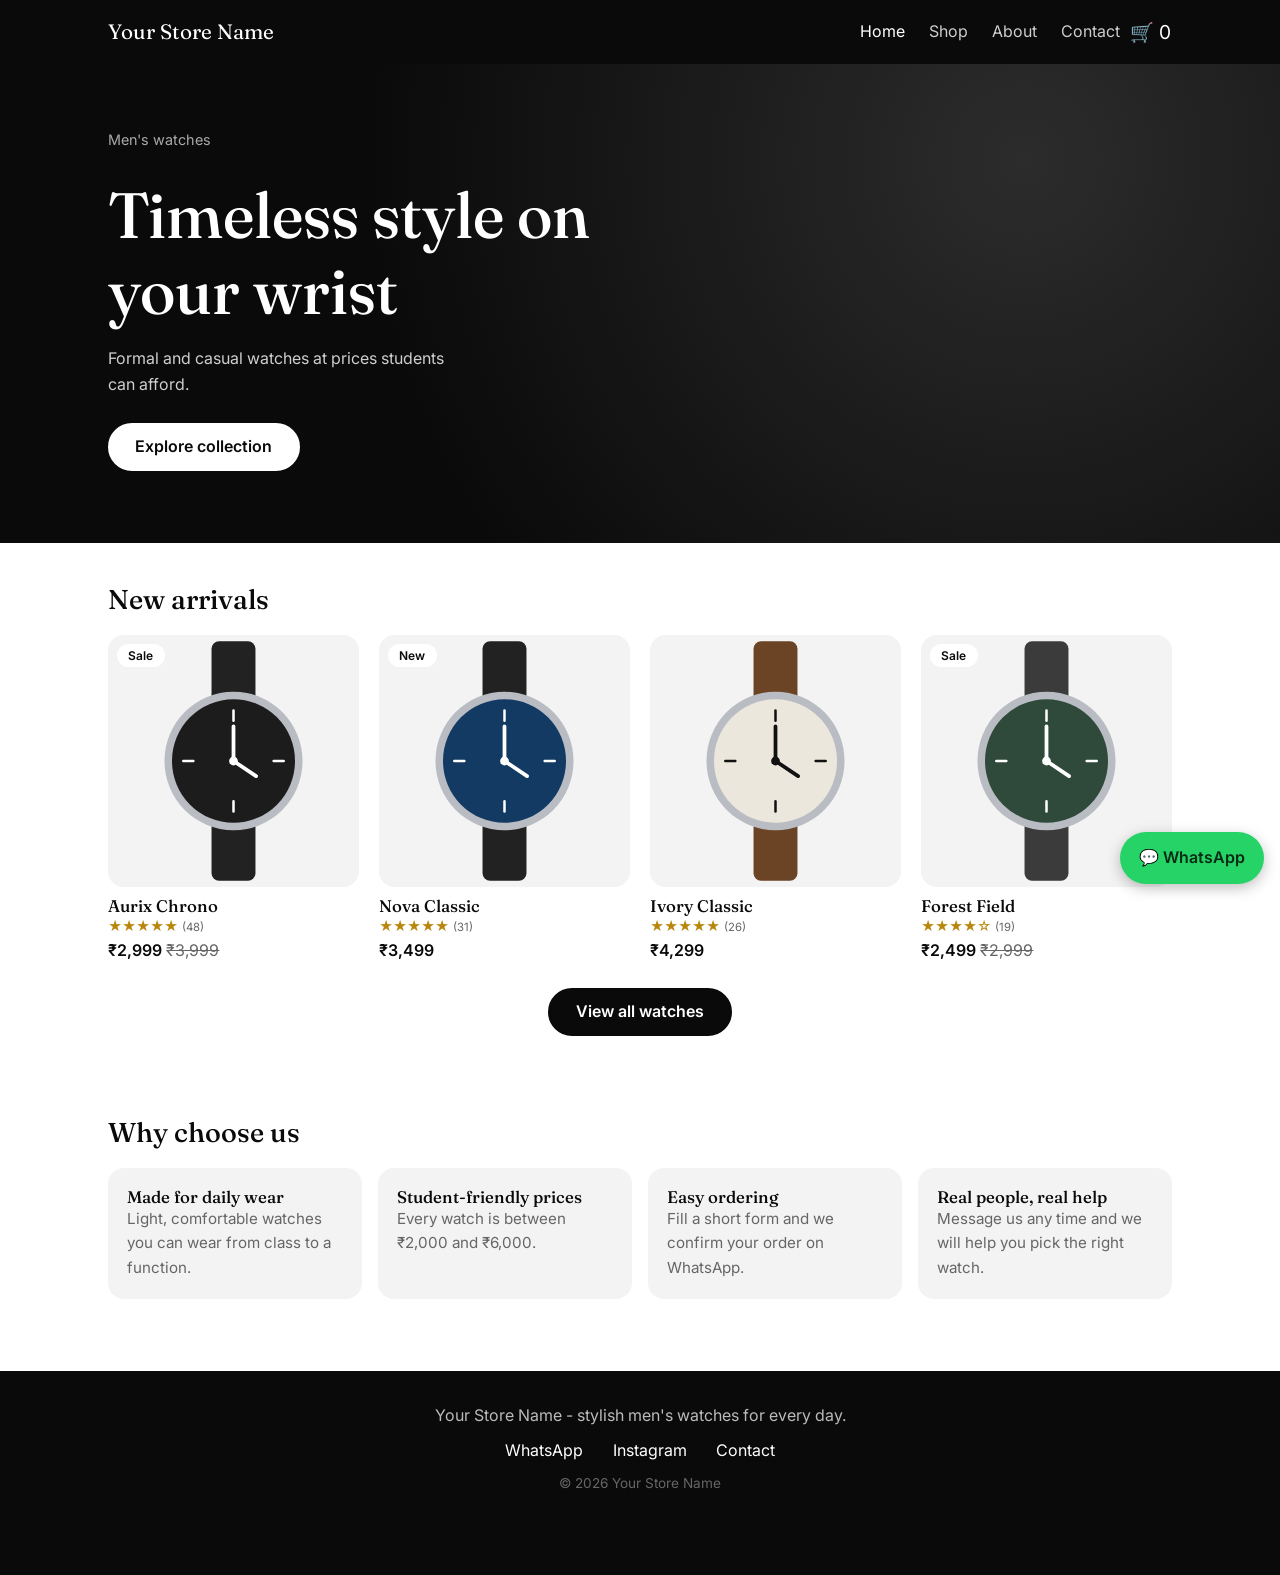
==== index.html @ 5f14ab5b "Initial commit: men's watches store website Static site with home, shop, product, cart, about and co" ====
<!DOCTYPE html>
<html lang="en">
<head>
<meta charset="utf-8">
<meta name="viewport" content="width=device-width, initial-scale=1">
<title>Men's Watches Online | Your Store Name</title>
<meta name="description" content="Stylish formal and casual men's watches from Rs 2,000. Order easily on WhatsApp.">
<!-- Open Graph tags: used by WhatsApp, Facebook etc. when your link is shared. Add images/og-image.jpg (1200x630) -->
<meta property="og:type" content="website">
<meta property="og:title" content="Men's Watches Online | Your Store Name">
<meta property="og:description" content="Stylish formal and casual men's watches from Rs 2,000. Order easily on WhatsApp.">
<meta property="og:image" content="images/og-image.jpg">
<meta name="theme-color" content="#0a0a0a">
<link rel="preconnect" href="https://fonts.googleapis.com">
<link rel="preconnect" href="https://fonts.gstatic.com" crossorigin>
<link href="https://fonts.googleapis.com/css2?family=Fraunces:wght@500;600&family=Inter:wght@400;500;600&display=swap" rel="stylesheet">
<link rel="stylesheet" href="css/style.css">
</head>
<body data-page="home">
<div id="site-header"></div>
<main>
<section class="hero"><div class="wrap">
<p class="eyebrow">Men's watches</p>
<h1>Timeless style on your wrist</h1>
<p>Formal and casual watches at prices students can afford.</p>
<a class="btn btn-light" href="shop.html">Explore collection</a>
</div></section>
<section class="wrap sec"><h2>New arrivals</h2><div class="grid" id="featured"></div>
<p class="center"><a class="btn" href="shop.html">View all watches</a></p></section>
<section class="wrap sec"><h2>Why choose us</h2><div class="why">
<div><h3>Made for daily wear</h3><p>Light, comfortable watches you can wear from class to a function.</p></div>
<div><h3>Student-friendly prices</h3><p>Every watch is between ₹2,000 and ₹6,000.</p></div>
<div><h3>Easy ordering</h3><p>Fill a short form and we confirm your order on WhatsApp.</p></div>
<div><h3>Real people, real help</h3><p>Message us any time and we will help you pick the right watch.</p></div>
</div></section>
</main>
<div id="site-footer"></div>
<script src="js/products.js"></script>
<script src="js/main.js"></script>
</body>
</html>
---- css/style.css ----
/* ==========================================================
   style.css - mobile first. Base styles = phone, @media = bigger screens
   ========================================================== */

/* 1) COLOURS AND FONTS - change the look here */
:root {
  --black: #0a0a0a;
  --white: #ffffff;
  --grey: #f3f3f3;       /* product card background */
  --line: #e2e2e2;
  --muted: #666666;
  --wa: #25d366;         /* WhatsApp green */
  --serif: "Fraunces", Georgia, serif;
  --sans: "Inter", system-ui, sans-serif;
}

/* 2) BASE */
* { box-sizing: border-box; margin: 0; }
html { scroll-behavior: smooth; }
body { font-family: var(--sans); color: var(--black); background: var(--white); line-height: 1.6; -webkit-text-size-adjust: 100%; }
img { max-width: 100%; display: block; }
a { color: inherit; text-decoration: none; }
h1, h2, h3 { font-family: var(--serif); font-weight: 500; line-height: 1.2; }
h1 { font-size: 2.2rem; } h2 { font-size: 1.7rem; margin-bottom: 1.2rem; } h3 { font-size: 1.05rem; }
.wrap { width: 100%; max-width: 1100px; margin: 0 auto; padding: 0 1.1rem; }
.sec { padding: 2.5rem 1.1rem; }
.center { text-align: center; margin-top: 1.5rem; }
.eyebrow { color: var(--muted); font-size: .9rem; }
:focus-visible { outline: 3px solid #7aa7ff; outline-offset: 2px; }

/* 3) BUTTONS - min-height 44px so they are easy to tap on phones */
.btn, button, select, input, textarea { font: inherit; }
.btn { display: inline-flex; align-items: center; justify-content: center; min-height: 48px; padding: 0 1.6rem; border: 2px solid var(--black); border-radius: 999px; background: var(--black); color: var(--white); font-weight: 600; cursor: pointer; transition: transform .2s, background .2s, color .2s; }
.btn:hover { transform: translateY(-2px); background: #2a2a2a; }
.btn-light { background: var(--white); color: var(--black); border-color: var(--white); }
.btn-light:hover { background: #e9e9e9; }
.btn-ghost { background: transparent; color: var(--black); }
.btn-ghost:hover { background: var(--black); color: var(--white); }
.btn-block { width: 100%; margin-top: .7rem; }
.link { background: none; border: 0; color: var(--muted); text-decoration: underline; min-height: 44px; cursor: pointer; }

/* 4) HEADER AND MOBILE MENU */
.header { position: sticky; top: 0; z-index: 20; background: var(--black); color: var(--white); }
.bar { display: flex; align-items: center; gap: .5rem; min-height: 64px; }
.logo { font-family: var(--serif); font-size: 1.3rem; margin-right: auto; }
.cart-link, .burger { min-height: 44px; min-width: 44px; display: inline-flex; align-items: center; justify-content: center; gap: .3rem; background: none; border: 0; color: inherit; font-size: 1.2rem; cursor: pointer; }
.nav { display: none; position: absolute; top: 64px; left: 0; right: 0; background: var(--black); border-top: 1px solid #222; padding: .5rem 1.1rem 1rem; }
.nav.open { display: block; }
.nav a { display: block; padding: .8rem 0; min-height: 44px; opacity: .8; transition: opacity .2s; }
.nav a:hover, .nav a.active { opacity: 1; }

/* 5) HOME HERO */
.hero { background: radial-gradient(circle at 80% 20%, #2c2c2c, var(--black) 60%); color: var(--white); padding: 4rem 0 4.5rem; }
.hero h1 { max-width: 12ch; margin: .6rem 0 1rem; font-size: 2.8rem; }
.hero p { max-width: 36ch; color: #cfcfcf; margin-bottom: 1.6rem; }
.hero .eyebrow { color: #aaa; }

/* 6) PRODUCT GRID AND CARDS */
.grid { display: grid; grid-template-columns: repeat(2, 1fr); gap: .8rem; }
.card { display: block; }
.imgbox { position: relative; background: var(--grey); border-radius: 16px; overflow: hidden; }
.imgbox img { width: 100%; aspect-ratio: 1; object-fit: cover; transition: transform .4s; }
.card:hover .imgbox img { transform: scale(1.06); }
.badge { position: absolute; top: .6rem; left: .6rem; z-index: 1; background: var(--white); border-radius: 999px; padding: .1rem .7rem; font-size: .75rem; font-weight: 600; }
.card h3 { margin-top: .6rem; }
.stars { color: #b8860b; font-size: .85rem; } .stars small { color: var(--muted); }
.price { font-weight: 600; } .price s { color: var(--muted); font-weight: 400; margin-left: .3rem; }
.price.lg { font-size: 1.5rem; margin: .4rem 0 .8rem; }

/* 7) SHOP FILTERS */
.filters { display: flex; flex-wrap: wrap; gap: .5rem; margin-bottom: 1.2rem; }
.chip, select { min-height: 44px; padding: 0 1.1rem; border: 1.5px solid var(--black); border-radius: 999px; background: var(--white); cursor: pointer; transition: background .2s, color .2s; }
.chip.on { background: var(--black); color: var(--white); }

/* 8) WHY CHOOSE US */
.why { display: grid; gap: 1rem; }
.why div { background: var(--grey); border-radius: 16px; padding: 1.2rem; }
.why p { color: var(--muted); font-size: .95rem; }

/* 9) PRODUCT PAGE */
.pd { display: grid; gap: 1.5rem; }
.qty { display: inline-flex; align-items: center; gap: .3rem; margin: .5rem 0; }
.qty button { width: 44px; height: 44px; border: 1.5px solid var(--black); border-radius: 50%; background: var(--white); font-size: 1.2rem; cursor: pointer; }
.qty span { min-width: 2rem; text-align: center; font-weight: 600; }
.review { border-top: 1px solid var(--line); padding: .9rem 0; }
.note { color: var(--muted); font-size: .85rem; }

/* 10) CART AND CHECKOUT */
.row { display: grid; grid-template-columns: 80px 1fr auto; gap: .9rem; align-items: center; padding: 1rem 0; border-bottom: 1px solid var(--line); }
.row img { border-radius: 12px; background: var(--grey); }
.row > div:last-child { text-align: right; }
.total { text-align: right; font-size: 1.3rem; padding: 1rem 0; }
.form { display: grid; gap: .9rem; margin-top: 1rem; }
.form label { font-weight: 500; display: grid; gap: .3rem; }
.form input, .form textarea { min-height: 48px; padding: .7rem 1rem; border: 1.5px solid var(--line); border-radius: 12px; }
.upi { background: var(--grey); border-radius: 16px; padding: 1.2rem; text-align: center; margin-top: 1.5rem; }
.upi img { width: 150px; margin: .8rem auto; border-radius: 8px; }

/* 11) FOOTER, WHATSAPP BUTTON, TOAST */
footer { background: var(--black); color: #bbb; padding: 2rem 1.1rem 5rem; margin-top: 2rem; text-align: center; }
footer a { display: inline-block; min-height: 44px; padding: .6rem .8rem; color: var(--white); }
.wa { position: fixed; right: 1rem; bottom: 1rem; z-index: 30; min-height: 52px; padding: 0 1.2rem; display: flex; align-items: center; background: var(--wa); color: #072b14; border-radius: 999px; font-weight: 600; box-shadow: 0 4px 14px rgba(0,0,0,.25); transition: transform .2s; }
.wa:hover { transform: scale(1.05); }
.toast { position: fixed; left: 50%; bottom: 5.5rem; transform: translateX(-50%); z-index: 40; background: var(--black); color: var(--white); padding: .7rem 1.3rem; border-radius: 999px; }

/* 12) TABLET AND DESKTOP */
@media (min-width: 760px) {
  h1 { font-size: 3rem; } .hero h1 { font-size: 4rem; }
  .grid { grid-template-columns: repeat(4, 1fr); gap: 1.2rem; }
  .why { grid-template-columns: repeat(4, 1fr); }
  .pd { grid-template-columns: 1fr 1fr; gap: 3rem; align-items: start; }
  .burger { display: none; }
  .nav { display: flex; position: static; background: none; border: 0; padding: 0; gap: 1.5rem; order: 2; }
  .nav a { padding: 0; display: flex; align-items: center; }
  .cart-link { order: 3; }
}

@media (prefers-reduced-motion: reduce) { * { transition: none !important; scroll-behavior: auto !important; } }
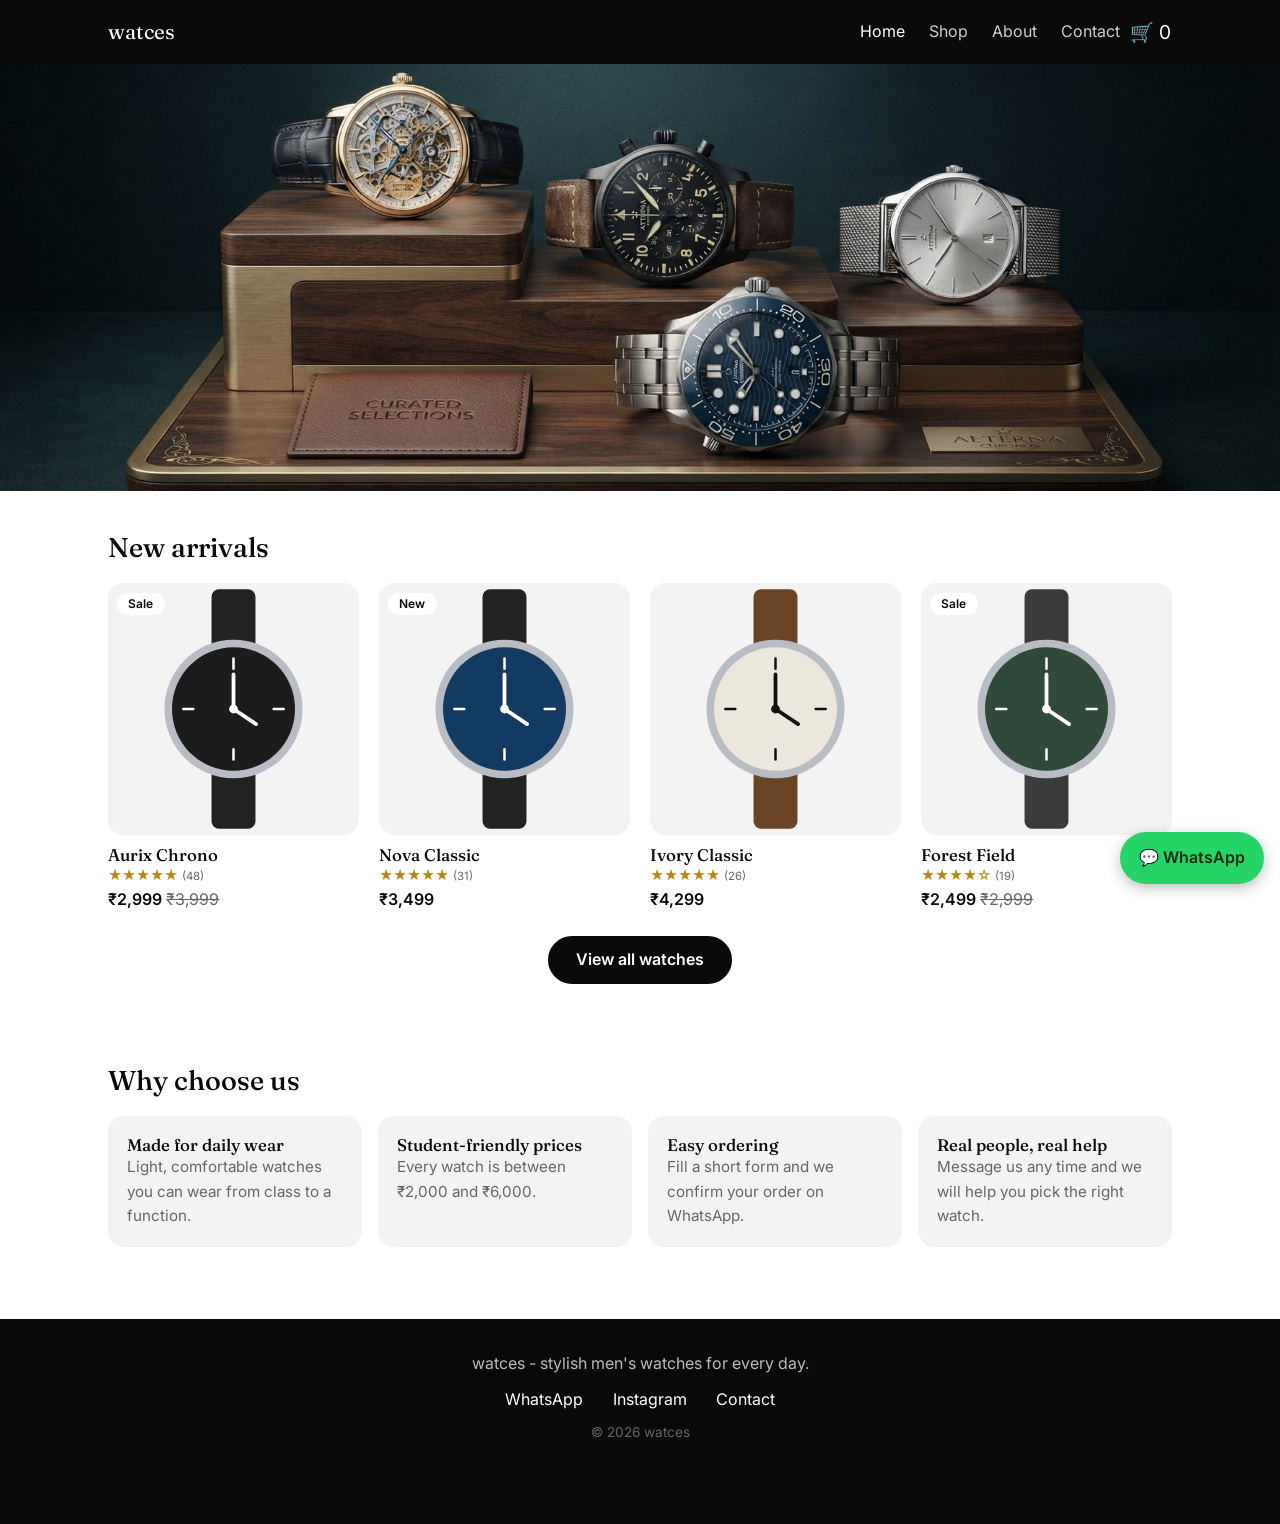
==== commit 8b109f04: "Update index.html" ====
--- a/index.html
+++ b/index.html
@@ -19,12 +19,10 @@
 <body data-page="home">
 <div id="site-header"></div>
 <main>
-<section class="hero"><div class="wrap">
-<p class="eyebrow">Men's watches</p>
-<h1>Timeless style on your wrist</h1>
-<p>Formal and casual watches at prices students can afford.</p>
-<a class="btn btn-light" href="shop.html">Explore collection</a>
-</div></section>
+<!-- Banner: only the picture. Any text you want is written inside the banner photo itself. -->
+<section class="hero-banner" style="background:#0a0a0a">
+<a href="shop.html"><img id="hero-img" src="images/hero-.png.png" alt="Men's watches banner - shop our collection" style="display:block;width:100%;height:auto"></a>
+</section>
 <section class="wrap sec"><h2>New arrivals</h2><div class="grid" id="featured"></div>
 <p class="center"><a class="btn" href="shop.html">View all watches</a></p></section>
 <section class="wrap sec"><h2>Why choose us</h2><div class="why">
--- a/css/style.css
+++ b/css/style.css
@@ -50,7 +50,9 @@
 .nav a:hover, .nav a.active { opacity: 1; }
 
 /* 5) HOME HERO */
-.hero { background: radial-gradient(circle at 80% 20%, #2c2c2c, var(--black) 60%); color: var(--white); padding: 4rem 0 4.5rem; }
+/* Banner image: change the file name below if your image is named differently.
+   50% = left/right position (0% left, 100% right). The two rgba numbers darken the image so text is readable. */
+.hero { background: linear-gradient(90deg, rgba(10,10,10,.8), rgba(10,10,10,.5)), url("../images/hero-.png.png") 50% center / cover no-repeat; background-color: var(--black); color: var(--white); padding: 4rem 0 4.5rem; }
 .hero h1 { max-width: 12ch; margin: .6rem 0 1rem; font-size: 2.8rem; }
 .hero p { max-width: 36ch; color: #cfcfcf; margin-bottom: 1.6rem; }
 .hero .eyebrow { color: #aaa; }
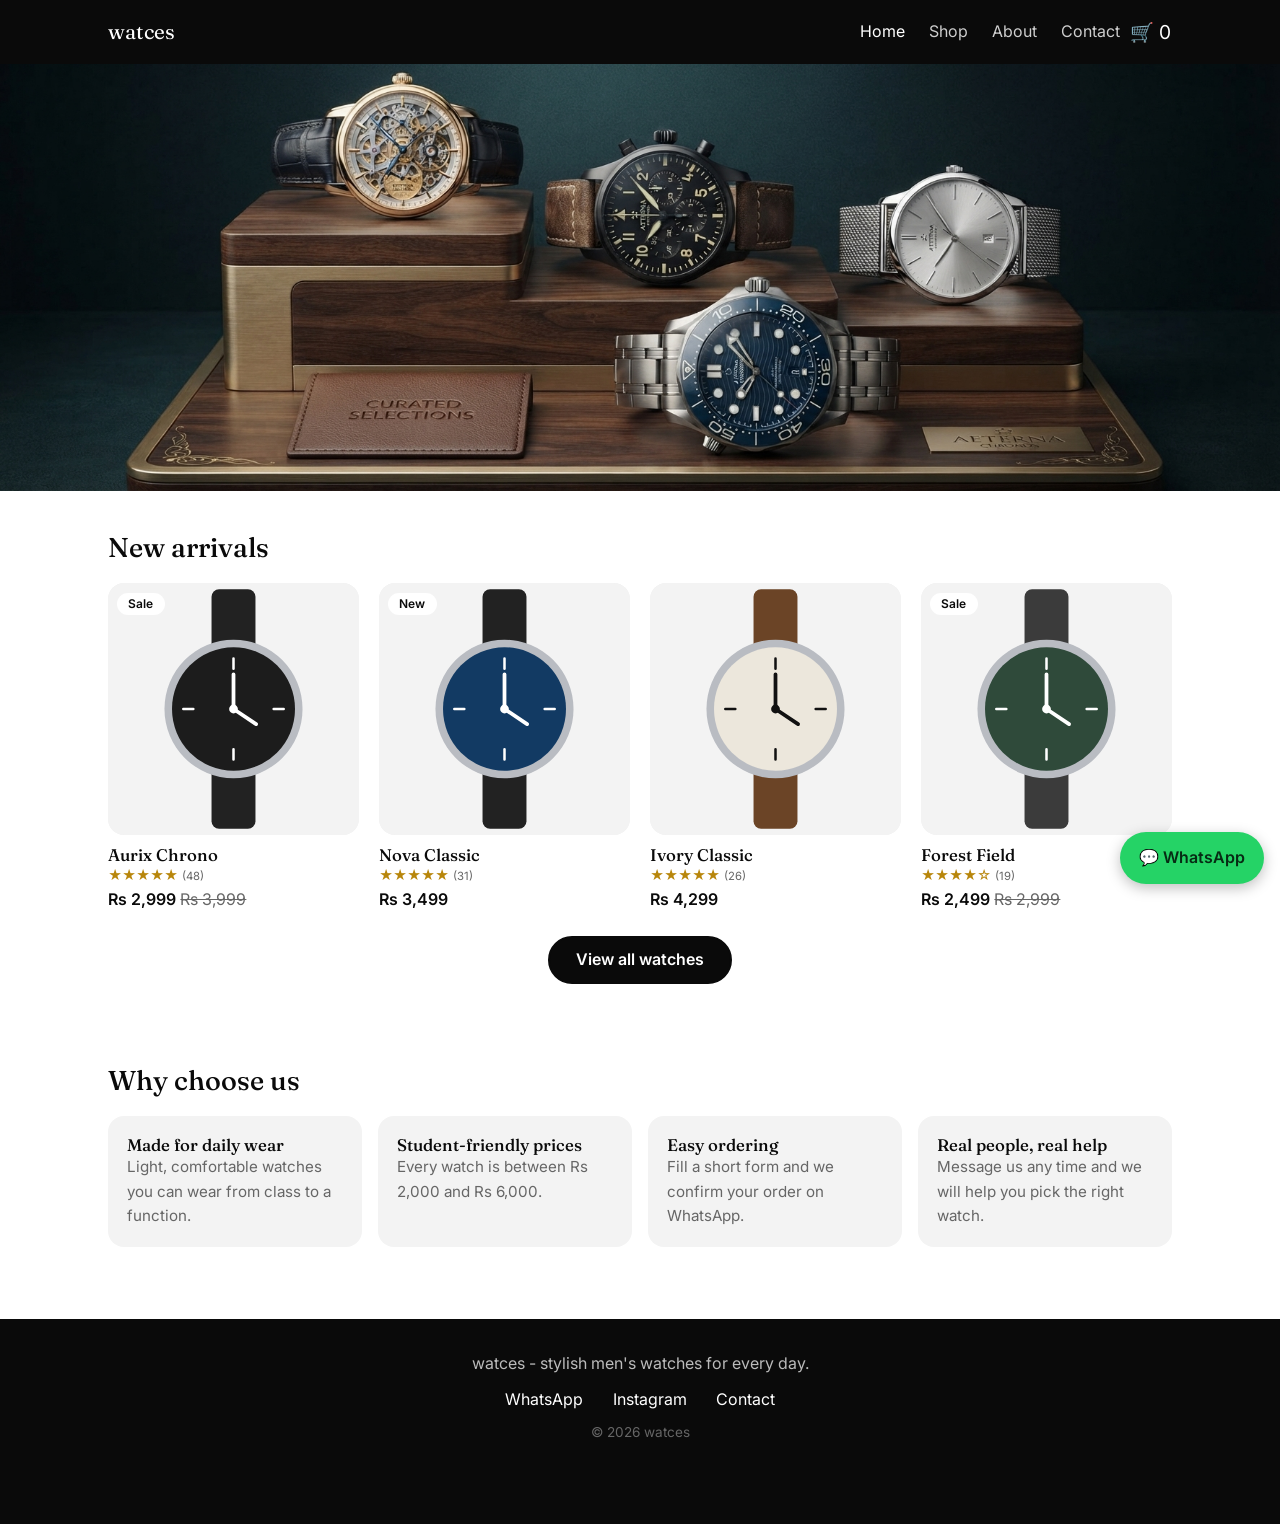
==== commit 2805cdbc: "Update index.html" ====
--- a/index.html
+++ b/index.html
@@ -27,7 +27,7 @@
 <p class="center"><a class="btn" href="shop.html">View all watches</a></p></section>
 <section class="wrap sec"><h2>Why choose us</h2><div class="why">
 <div><h3>Made for daily wear</h3><p>Light, comfortable watches you can wear from class to a function.</p></div>
-<div><h3>Student-friendly prices</h3><p>Every watch is between ₹2,000 and ₹6,000.</p></div>
+<div><h3>Student-friendly prices</h3><p>Every watch is between Rs 2,000 and Rs 6,000.</p></div>
 <div><h3>Easy ordering</h3><p>Fill a short form and we confirm your order on WhatsApp.</p></div>
 <div><h3>Real people, real help</h3><p>Message us any time and we will help you pick the right watch.</p></div>
 </div></section>
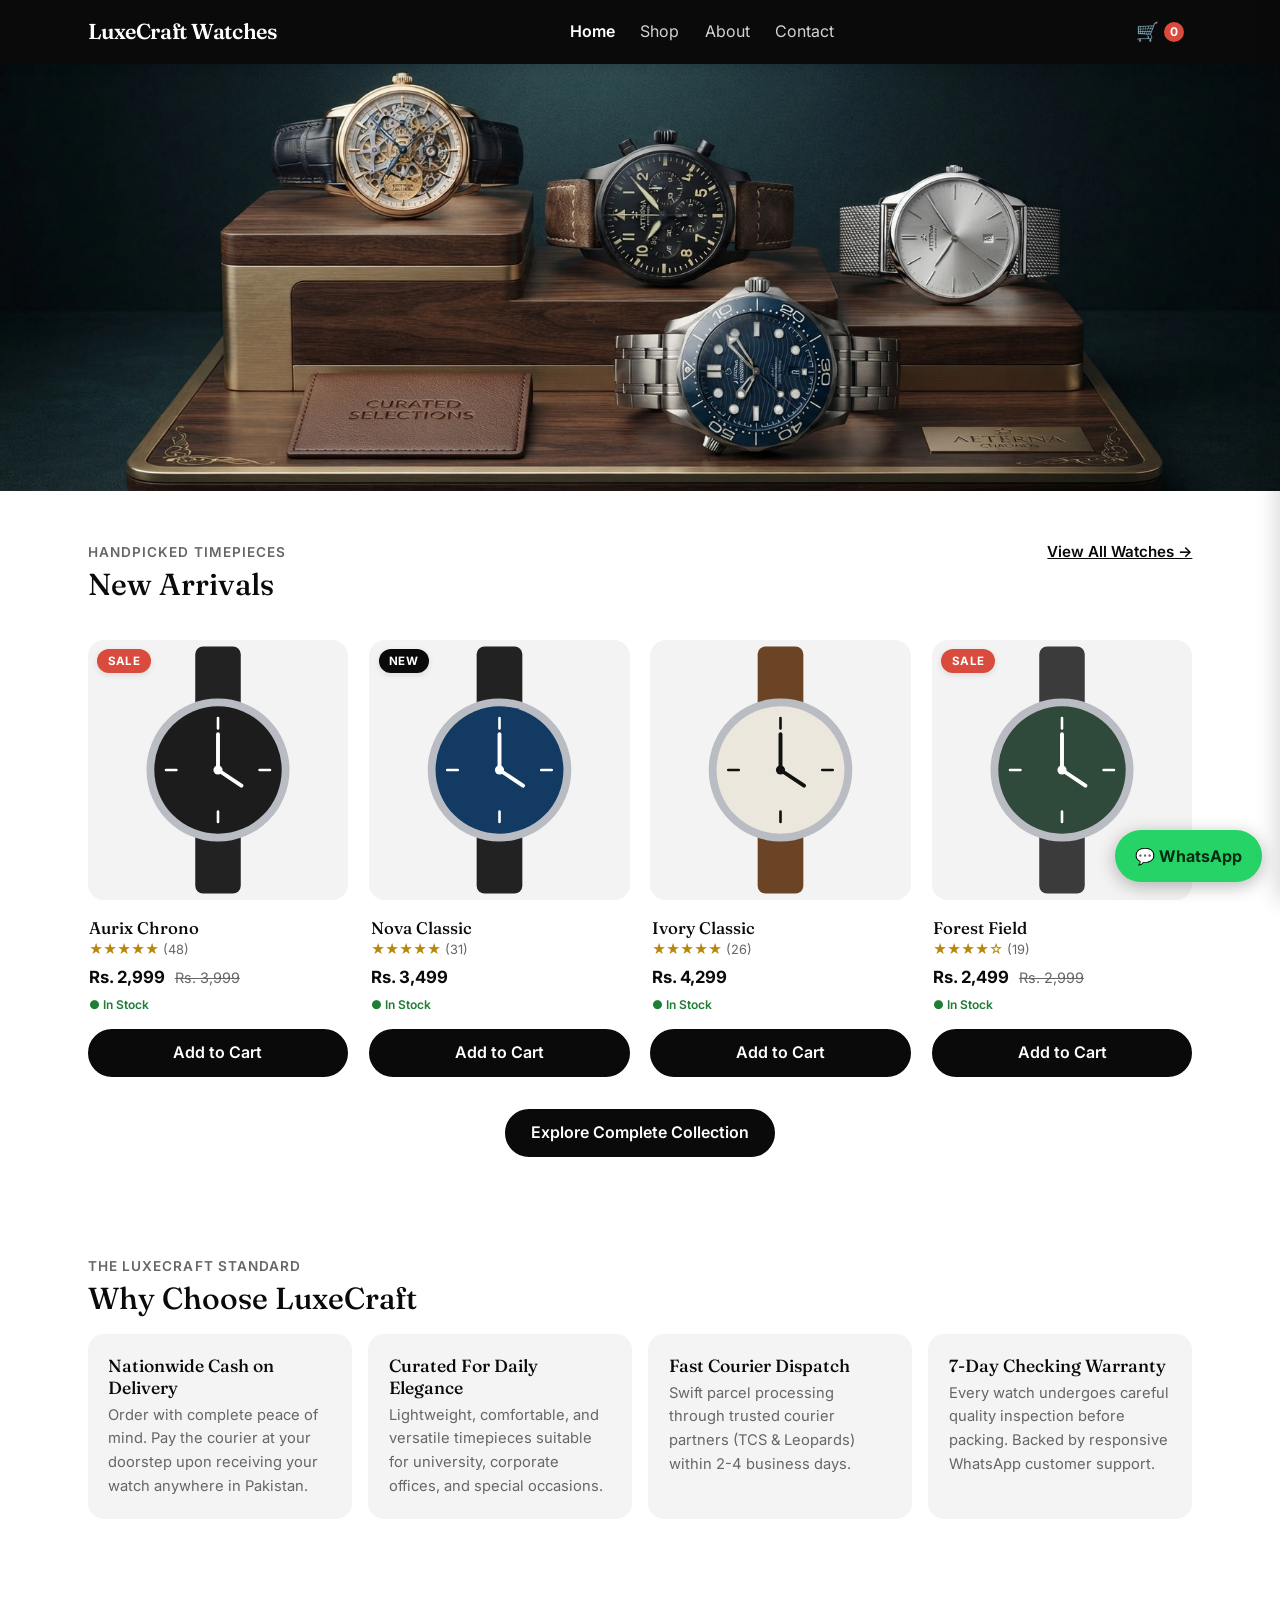
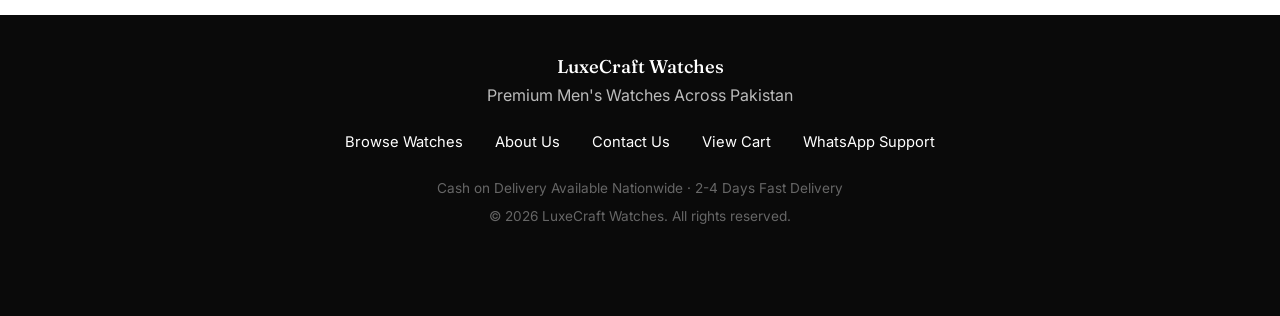
==== commit bea68def: "Add files via upload" ====
--- a/index.html
+++ b/index.html
@@ -3,13 +3,18 @@
 <head>
 <meta charset="utf-8">
 <meta name="viewport" content="width=device-width, initial-scale=1">
-<title>Men's Watches Online | Your Store Name</title>
-<meta name="description" content="Stylish formal and casual men's watches from Rs 2,000. Order easily on WhatsApp.">
-<!-- Open Graph tags: used by WhatsApp, Facebook etc. when your link is shared. Add images/og-image.jpg (1200x630) -->
+<title>LuxeCraft Watches | Men's Watches Online in Pakistan</title>
+<meta name="description" content="Discover premium, stylish men's watches in Pakistan. Affordable luxury, formal & casual timepieces from Rs. 2,199 with nationwide Cash on Delivery.">
+<link rel="canonical" href="https://thesyedabdulwasay-del.github.io/watch-store/">
 <meta property="og:type" content="website">
-<meta property="og:title" content="Men's Watches Online | Your Store Name">
-<meta property="og:description" content="Stylish formal and casual men's watches from Rs 2,000. Order easily on WhatsApp.">
-<meta property="og:image" content="images/og-image.jpg">
+<meta property="og:title" content="LuxeCraft Watches | Men's Watches Online in Pakistan">
+<meta property="og:description" content="Affordable luxury, formal and casual timepieces with Cash on Delivery across Pakistan.">
+<meta property="og:image" content="images/hero-.png.png">
+<meta property="og:url" content="https://thesyedabdulwasay-del.github.io/watch-store/">
+<meta name="twitter:card" content="summary_large_image">
+<meta name="twitter:title" content="LuxeCraft Watches | Men's Watches Online in Pakistan">
+<meta name="twitter:description" content="Affordable luxury, formal and casual timepieces with Cash on Delivery across Pakistan.">
+<meta name="twitter:image" content="images/hero-.png.png">
 <meta name="theme-color" content="#0a0a0a">
 <link rel="preconnect" href="https://fonts.googleapis.com">
 <link rel="preconnect" href="https://fonts.gstatic.com" crossorigin>
@@ -19,18 +24,51 @@
 <body data-page="home">
 <div id="site-header"></div>
 <main>
-<!-- Banner: only the picture. Any text you want is written inside the banner photo itself. -->
-<section class="hero-banner" style="background:#0a0a0a">
-<a href="shop.html"><img id="hero-img" src="images/hero-.png.png" alt="Men's watches banner - shop our collection" style="display:block;width:100%;height:auto"></a>
-</section>
-<section class="wrap sec"><h2>New arrivals</h2><div class="grid" id="featured"></div>
-<p class="center"><a class="btn" href="shop.html">View all watches</a></p></section>
-<section class="wrap sec"><h2>Why choose us</h2><div class="why">
-<div><h3>Made for daily wear</h3><p>Light, comfortable watches you can wear from class to a function.</p></div>
-<div><h3>Student-friendly prices</h3><p>Every watch is between Rs 2,000 and Rs 6,000.</p></div>
-<div><h3>Easy ordering</h3><p>Fill a short form and we confirm your order on WhatsApp.</p></div>
-<div><h3>Real people, real help</h3><p>Message us any time and we will help you pick the right watch.</p></div>
-</div></section>
+  <!-- Hero Banner -->
+  <section class="hero-banner">
+    <a href="shop.html" aria-label="Explore our watch collection">
+      <img id="hero-img" src="images/hero-.png.png" alt="LuxeCraft Men's watches banner - Shop our curated collection" width="1920" height="650" loading="eager">
+    </a>
+  </section>
+
+  <!-- New Arrivals / Featured Section -->
+  <section class="wrap sec">
+    <div style="display:flex;justify-content:space-between;align-items:baseline;margin-bottom:1.2rem;flex-wrap:wrap;gap:.5rem">
+      <div>
+        <span class="eyebrow">Handpicked Timepieces</span>
+        <h2>New Arrivals</h2>
+      </div>
+      <a href="shop.html" style="font-weight:600;font-size:.95rem;text-decoration:underline">View All Watches →</a>
+    </div>
+    <div class="grid" id="featured"></div>
+    <p class="center" style="margin-top:2rem">
+      <a class="btn" href="shop.html">Explore Complete Collection</a>
+    </p>
+  </section>
+
+  <!-- Why Choose LuxeCraft Section -->
+  <section class="wrap sec">
+    <span class="eyebrow">The LuxeCraft Standard</span>
+    <h2>Why Choose LuxeCraft</h2>
+    <div class="why">
+      <div>
+        <h3>Nationwide Cash on Delivery</h3>
+        <p>Order with complete peace of mind. Pay the courier at your doorstep upon receiving your watch anywhere in Pakistan.</p>
+      </div>
+      <div>
+        <h3>Curated For Daily Elegance</h3>
+        <p>Lightweight, comfortable, and versatile timepieces suitable for university, corporate offices, and special occasions.</p>
+      </div>
+      <div>
+        <h3>Fast Courier Dispatch</h3>
+        <p>Swift parcel processing through trusted courier partners (TCS & Leopards) within 2-4 business days.</p>
+      </div>
+      <div>
+        <h3>7-Day Checking Warranty</h3>
+        <p>Every watch undergoes careful quality inspection before packing. Backed by responsive WhatsApp customer support.</p>
+      </div>
+    </div>
+  </section>
 </main>
 <div id="site-footer"></div>
 <script src="js/products.js"></script>
--- a/css/style.css
+++ b/css/style.css
@@ -1,120 +1,404 @@
 /* ==========================================================
-   style.css - mobile first. Base styles = phone, @media = bigger screens
+   style.css - LuxeCraft Watches (Pakistan)
+   Mobile first. Base styles = phone, @media = bigger screens
    ========================================================== */
 
-/* 1) COLOURS AND FONTS - change the look here */
+/* 1) COLOURS AND FONTS */
 :root {
   --black: #0a0a0a;
   --white: #ffffff;
-  --grey: #f3f3f3;       /* product card background */
+  --grey: #f4f4f4;       /* product card & box background */
   --line: #e2e2e2;
   --muted: #666666;
   --wa: #25d366;         /* WhatsApp green */
+  --wa-dark: #075e54;
+  --success: #1e7e34;
+  --danger: #d94b3d;
+  --warning: #b8860b;
   --serif: "Fraunces", Georgia, serif;
-  --sans: "Inter", system-ui, sans-serif;
-}
-
-/* 2) BASE */
-* { box-sizing: border-box; margin: 0; }
-html { scroll-behavior: smooth; }
-body { font-family: var(--sans); color: var(--black); background: var(--white); line-height: 1.6; -webkit-text-size-adjust: 100%; }
-img { max-width: 100%; display: block; }
+  --sans: "Inter", system-ui, -apple-system, BlinkMacSystemFont, "Segoe UI", Roboto, sans-serif;
+}
+
+/* 2) BASE RESET & TYPOGRAPHY */
+* { box-sizing: border-box; margin: 0; padding: 0; }
+html { scroll-behavior: smooth; font-size: 16px; }
+body {
+  font-family: var(--sans);
+  color: var(--black);
+  background: var(--white);
+  line-height: 1.6;
+  -webkit-text-size-adjust: 100%;
+  overflow-x: hidden;
+}
+img { max-width: 100%; height: auto; display: block; }
 a { color: inherit; text-decoration: none; }
-h1, h2, h3 { font-family: var(--serif); font-weight: 500; line-height: 1.2; }
-h1 { font-size: 2.2rem; } h2 { font-size: 1.7rem; margin-bottom: 1.2rem; } h3 { font-size: 1.05rem; }
+h1, h2, h3, h4 { font-family: var(--serif); font-weight: 500; line-height: 1.25; }
+h1 { font-size: 2.1rem; }
+h2 { font-size: 1.6rem; margin-bottom: 1.1rem; }
+h3 { font-size: 1.15rem; }
+h4 { font-size: 1rem; margin-bottom: .4rem; }
+
 .wrap { width: 100%; max-width: 1100px; margin: 0 auto; padding: 0 1.1rem; }
-.sec { padding: 2.5rem 1.1rem; }
-.center { text-align: center; margin-top: 1.5rem; }
-.eyebrow { color: var(--muted); font-size: .9rem; }
+.sec { padding: 2.2rem 1.1rem; }
+.center { text-align: center; }
+.eyebrow { color: var(--muted); font-size: .85rem; text-transform: uppercase; letter-spacing: .08em; font-weight: 600; }
 :focus-visible { outline: 3px solid #7aa7ff; outline-offset: 2px; }
 
-/* 3) BUTTONS - min-height 44px so they are easy to tap on phones */
+/* 3) BUTTONS & INTERACTIVE ELEMENTS - Touch-friendly >= 44px */
 .btn, button, select, input, textarea { font: inherit; }
-.btn { display: inline-flex; align-items: center; justify-content: center; min-height: 48px; padding: 0 1.6rem; border: 2px solid var(--black); border-radius: 999px; background: var(--black); color: var(--white); font-weight: 600; cursor: pointer; transition: transform .2s, background .2s, color .2s; }
-.btn:hover { transform: translateY(-2px); background: #2a2a2a; }
+.btn {
+  display: inline-flex;
+  align-items: center;
+  justify-content: center;
+  min-height: 48px;
+  padding: 0 1.5rem;
+  border: 2px solid var(--black);
+  border-radius: 999px;
+  background: var(--black);
+  color: var(--white);
+  font-weight: 600;
+  cursor: pointer;
+  text-align: center;
+  transition: transform .18s ease, background .18s ease, color .18s ease, box-shadow .18s ease;
+  user-select: none;
+}
+.btn:hover { transform: translateY(-2px); background: #262626; }
+.btn:active { transform: translateY(0); }
+.btn[disabled] { opacity: .6; cursor: not-allowed; transform: none; }
+
 .btn-light { background: var(--white); color: var(--black); border-color: var(--white); }
 .btn-light:hover { background: #e9e9e9; }
-.btn-ghost { background: transparent; color: var(--black); }
+.btn-ghost { background: transparent; color: var(--black); border-color: var(--black); }
 .btn-ghost:hover { background: var(--black); color: var(--white); }
-.btn-block { width: 100%; margin-top: .7rem; }
-.link { background: none; border: 0; color: var(--muted); text-decoration: underline; min-height: 44px; cursor: pointer; }
-
-/* 4) HEADER AND MOBILE MENU */
-.header { position: sticky; top: 0; z-index: 20; background: var(--black); color: var(--white); }
-.bar { display: flex; align-items: center; gap: .5rem; min-height: 64px; }
-.logo { font-family: var(--serif); font-size: 1.3rem; margin-right: auto; }
-.cart-link, .burger { min-height: 44px; min-width: 44px; display: inline-flex; align-items: center; justify-content: center; gap: .3rem; background: none; border: 0; color: inherit; font-size: 1.2rem; cursor: pointer; }
-.nav { display: none; position: absolute; top: 64px; left: 0; right: 0; background: var(--black); border-top: 1px solid #222; padding: .5rem 1.1rem 1rem; }
+.btn-block { width: 100%; margin-top: .6rem; }
+.btn-wa { background: var(--wa); color: #063a18; border-color: var(--wa); }
+.btn-wa:hover { background: #1ebe5d; color: #000; }
+.btn-danger { background: var(--danger); border-color: var(--danger); color: #fff; }
+.btn-danger:hover { background: #b83226; }
+.link { background: none; border: 0; color: var(--muted); text-decoration: underline; min-height: 44px; cursor: pointer; padding: 0 .4rem; }
+.link:hover { color: var(--black); }
+
+/* 4) HEADER AND NAVIGATION */
+.header { position: sticky; top: 0; z-index: 30; background: var(--black); color: var(--white); box-shadow: 0 2px 10px rgba(0,0,0,.15); }
+.bar { display: flex; align-items: center; justify-content: space-between; gap: .8rem; min-height: 64px; }
+.logo { font-family: var(--serif); font-size: 1.35rem; font-weight: 600; letter-spacing: -.02em; display: inline-flex; align-items: center; gap: .5rem; }
+.logo img { height: 38px; width: auto; object-fit: contain; }
+.cart-link, .burger {
+  min-height: 44px;
+  min-width: 44px;
+  display: inline-flex;
+  align-items: center;
+  justify-content: center;
+  gap: .35rem;
+  background: none;
+  border: 0;
+  color: inherit;
+  font-size: 1.15rem;
+  cursor: pointer;
+  border-radius: 8px;
+}
+.cart-link { position: relative; font-weight: 600; padding: 0 .5rem; }
+#cart-count {
+  background: var(--danger);
+  color: #fff;
+  font-size: .75rem;
+  min-width: 20px;
+  height: 20px;
+  border-radius: 999px;
+  display: inline-flex;
+  align-items: center;
+  justify-content: center;
+  padding: 0 4px;
+  font-weight: 700;
+}
+.nav { display: none; position: absolute; top: 64px; left: 0; right: 0; background: var(--black); border-top: 1px solid #222; padding: .6rem 1.1rem 1.2rem; }
 .nav.open { display: block; }
-.nav a { display: block; padding: .8rem 0; min-height: 44px; opacity: .8; transition: opacity .2s; }
-.nav a:hover, .nav a.active { opacity: 1; }
-
-/* 5) HOME HERO */
-/* Banner image: change the file name below if your image is named differently.
-   50% = left/right position (0% left, 100% right). The two rgba numbers darken the image so text is readable. */
-.hero { background: linear-gradient(90deg, rgba(10,10,10,.8), rgba(10,10,10,.5)), url("../images/hero-.png.png") 50% center / cover no-repeat; background-color: var(--black); color: var(--white); padding: 4rem 0 4.5rem; }
-.hero h1 { max-width: 12ch; margin: .6rem 0 1rem; font-size: 2.8rem; }
-.hero p { max-width: 36ch; color: #cfcfcf; margin-bottom: 1.6rem; }
-.hero .eyebrow { color: #aaa; }
-
-/* 6) PRODUCT GRID AND CARDS */
-.grid { display: grid; grid-template-columns: repeat(2, 1fr); gap: .8rem; }
-.card { display: block; }
-.imgbox { position: relative; background: var(--grey); border-radius: 16px; overflow: hidden; }
-.imgbox img { width: 100%; aspect-ratio: 1; object-fit: cover; transition: transform .4s; }
-.card:hover .imgbox img { transform: scale(1.06); }
-.badge { position: absolute; top: .6rem; left: .6rem; z-index: 1; background: var(--white); border-radius: 999px; padding: .1rem .7rem; font-size: .75rem; font-weight: 600; }
-.card h3 { margin-top: .6rem; }
-.stars { color: #b8860b; font-size: .85rem; } .stars small { color: var(--muted); }
-.price { font-weight: 600; } .price s { color: var(--muted); font-weight: 400; margin-left: .3rem; }
-.price.lg { font-size: 1.5rem; margin: .4rem 0 .8rem; }
+.nav a { display: block; padding: .75rem 0; min-height: 44px; opacity: .82; transition: opacity .2s; }
+.nav a:hover, .nav a.active { opacity: 1; font-weight: 600; }
+
+/* 5) HERO BANNER */
+.hero-banner { background: var(--black); overflow: hidden; }
+.hero-banner a { display: block; }
+.hero-banner img { width: 100%; height: auto; max-height: 520px; object-fit: cover; }
+
+/* 6) PRODUCT GRID & CARDS */
+.grid { display: grid; grid-template-columns: repeat(2, minmax(0, 1fr)); gap: .9rem; }
+.card { display: flex; flex-direction: column; background: var(--white); border-radius: 16px; overflow: hidden; transition: transform .25s ease; }
+.card:hover { transform: translateY(-3px); }
+.imgbox { position: relative; background: var(--grey); border-radius: 16px; overflow: hidden; aspect-ratio: 1; display: flex; align-items: center; justify-content: center; }
+.imgbox img { width: 100%; height: 100%; object-fit: cover; transition: transform .4s ease; }
+.card:hover .imgbox img { transform: scale(1.05); }
+
+.badge { position: absolute; top: .6rem; left: .6rem; z-index: 2; background: var(--white); color: var(--black); border-radius: 999px; padding: .15rem .65rem; font-size: .72rem; font-weight: 700; box-shadow: 0 2px 6px rgba(0,0,0,.1); text-transform: uppercase; letter-spacing: .04em; }
+.badge.badge-sale { background: var(--danger); color: var(--white); }
+.badge.badge-new { background: var(--black); color: var(--white); }
+
+.stock-tag { font-size: .75rem; font-weight: 600; display: inline-flex; align-items: center; gap: .3rem; margin-top: .2rem; }
+.stock-tag.in { color: var(--success); }
+.stock-tag.out { color: var(--danger); }
+
+.card h3 { margin-top: .6rem; font-size: 1.05rem; white-space: nowrap; overflow: hidden; text-overflow: ellipsis; }
+.stars { color: #b8860b; font-size: .85rem; }
+.stars small { color: var(--muted); font-size: .8rem; }
+.price { font-weight: 700; font-size: 1.05rem; margin-top: .2rem; }
+.price s { color: var(--muted); font-weight: 400; font-size: .9rem; margin-left: .35rem; text-decoration: line-through; }
+.price.lg { font-size: 1.55rem; margin: .5rem 0 .9rem; }
 
 /* 7) SHOP FILTERS */
-.filters { display: flex; flex-wrap: wrap; gap: .5rem; margin-bottom: 1.2rem; }
-.chip, select { min-height: 44px; padding: 0 1.1rem; border: 1.5px solid var(--black); border-radius: 999px; background: var(--white); cursor: pointer; transition: background .2s, color .2s; }
+.filters { display: flex; flex-wrap: wrap; gap: .5rem; margin-bottom: 1.4rem; align-items: center; }
+.chip, select { min-height: 44px; padding: 0 1.1rem; border: 1.5px solid var(--black); border-radius: 999px; background: var(--white); cursor: pointer; transition: background .2s, color .2s; font-weight: 500; font-size: .9rem; }
 .chip.on { background: var(--black); color: var(--white); }
 
-/* 8) WHY CHOOSE US */
+/* 8) TRUST / VALUE PROPOSITIONS */
 .why { display: grid; gap: 1rem; }
-.why div { background: var(--grey); border-radius: 16px; padding: 1.2rem; }
-.why p { color: var(--muted); font-size: .95rem; }
-
-/* 9) PRODUCT PAGE */
+.why div { background: var(--grey); border-radius: 16px; padding: 1.3rem; }
+.why h3 { font-size: 1.1rem; margin-bottom: .3rem; }
+.why p { color: var(--muted); font-size: .92rem; }
+
+/* 9) PRODUCT DETAILS PAGE */
 .pd { display: grid; gap: 1.5rem; }
-.qty { display: inline-flex; align-items: center; gap: .3rem; margin: .5rem 0; }
-.qty button { width: 44px; height: 44px; border: 1.5px solid var(--black); border-radius: 50%; background: var(--white); font-size: 1.2rem; cursor: pointer; }
-.qty span { min-width: 2rem; text-align: center; font-weight: 600; }
-.review { border-top: 1px solid var(--line); padding: .9rem 0; }
+.qty { display: inline-flex; align-items: center; gap: .4rem; margin: .6rem 0; }
+.qty button { width: 44px; height: 44px; border: 1.5px solid var(--black); border-radius: 50%; background: var(--white); font-size: 1.2rem; cursor: pointer; display: flex; align-items: center; justify-content: center; }
+.qty button:hover { background: var(--grey); }
+.qty span { min-width: 2.2rem; text-align: center; font-weight: 700; font-size: 1.05rem; }
+.review { border-top: 1px solid var(--line); padding: 1rem 0; }
+.review p { margin-top: .3rem; color: #333; }
 .note { color: var(--muted); font-size: .85rem; }
 
-/* 10) CART AND CHECKOUT */
+/* 10) CART & CHECKOUT PAGE */
 .row { display: grid; grid-template-columns: 80px 1fr auto; gap: .9rem; align-items: center; padding: 1rem 0; border-bottom: 1px solid var(--line); }
-.row img { border-radius: 12px; background: var(--grey); }
+.row img { border-radius: 12px; background: var(--grey); width: 80px; height: 80px; object-fit: cover; }
 .row > div:last-child { text-align: right; }
 .total { text-align: right; font-size: 1.3rem; padding: 1rem 0; }
-.form { display: grid; gap: .9rem; margin-top: 1rem; }
-.form label { font-weight: 500; display: grid; gap: .3rem; }
-.form input, .form textarea { min-height: 48px; padding: .7rem 1rem; border: 1.5px solid var(--line); border-radius: 12px; }
-.upi { background: var(--grey); border-radius: 16px; padding: 1.2rem; text-align: center; margin-top: 1.5rem; }
-.upi img { width: 150px; margin: .8rem auto; border-radius: 8px; }
-
-/* 11) FOOTER, WHATSAPP BUTTON, TOAST */
-footer { background: var(--black); color: #bbb; padding: 2rem 1.1rem 5rem; margin-top: 2rem; text-align: center; }
-footer a { display: inline-block; min-height: 44px; padding: .6rem .8rem; color: var(--white); }
-.wa { position: fixed; right: 1rem; bottom: 1rem; z-index: 30; min-height: 52px; padding: 0 1.2rem; display: flex; align-items: center; background: var(--wa); color: #072b14; border-radius: 999px; font-weight: 600; box-shadow: 0 4px 14px rgba(0,0,0,.25); transition: transform .2s; }
-.wa:hover { transform: scale(1.05); }
-.toast { position: fixed; left: 50%; bottom: 5.5rem; transform: translateX(-50%); z-index: 40; background: var(--black); color: var(--white); padding: .7rem 1.3rem; border-radius: 999px; }
-
-/* 12) TABLET AND DESKTOP */
+
+.form { display: grid; gap: 1rem; margin-top: 1.5rem; }
+.field-group { display: grid; gap: .35rem; }
+.field-group label { font-weight: 600; font-size: .92rem; }
+.req { color: var(--danger); }
+.opt { color: var(--muted); font-size: .8rem; font-weight: 400; }
+.field-error { color: var(--danger); font-size: .8rem; display: none; margin-top: .1rem; }
+.field-error.active { display: block; }
+.field-grid { display: grid; grid-template-columns: 1fr; gap: 1rem; }
+
+.form input, .form textarea, .form select {
+  min-height: 48px;
+  padding: .75rem 1rem;
+  border: 1.5px solid var(--line);
+  border-radius: 12px;
+  background: var(--white);
+  color: var(--black);
+  width: 100%;
+}
+.form input:focus, .form textarea:focus, .form select:focus {
+  border-color: var(--black);
+  outline: none;
+}
+.code-row { display: flex; gap: .5rem; }
+.code-row input { flex: 1; }
+
+.pay-options-box { display: grid; gap: .6rem; }
+.pay-opt-label {
+  display: flex;
+  align-items: center;
+  justify-content: space-between;
+  gap: .8rem;
+  padding: .9rem 1.1rem;
+  border: 1.5px solid var(--line);
+  border-radius: 12px;
+  cursor: pointer;
+  transition: border-color .2s, background .2s;
+  min-height: 52px;
+}
+.pay-opt-label.selected {
+  border-color: var(--black);
+  background: #fafafa;
+}
+.pay-opt-label input[type="radio"] {
+  width: 18px;
+  min-height: 18px;
+  margin: 0;
+}
+.pay-opt-left { display: flex; align-items: center; gap: .7rem; font-weight: 600; font-size: .95rem; }
+.pay-badge { font-size: .75rem; background: #eaf7ed; color: var(--success); padding: .2rem .6rem; border-radius: 999px; font-weight: 700; }
+
+.upi {
+  background: var(--grey);
+  border-radius: 14px;
+  padding: 1.2rem;
+  margin-top: .5rem;
+  border: 1px dashed #ccc;
+}
+
+.checkout-summary-card {
+  background: var(--grey);
+  border-radius: 16px;
+  padding: 1.2rem;
+  display: grid;
+  gap: .6rem;
+  margin-top: .5rem;
+}
+.checkout-summary-card h3 { font-size: 1.1rem; margin-bottom: .2rem; }
+.summary-line { display: flex; justify-content: space-between; align-items: center; font-size: .95rem; }
+.summary-line.total-line { border-top: 1px solid var(--line); padding-top: .6rem; font-weight: 700; font-size: 1.25rem; }
+
+.alert { padding: .9rem 1.2rem; border-radius: 12px; font-size: .9rem; margin-top: .5rem; }
+.alert-error { background: #fee2e2; color: #991b1b; border: 1px solid #f87171; }
+.alert-success { background: #dcfce7; color: #166534; border: 1px solid #86efac; }
+
+/* SPINNER */
+.spinner {
+  display: inline-block;
+  width: 18px;
+  height: 18px;
+  border: 2px solid rgba(255,255,255,.3);
+  border-radius: 50%;
+  border-top-color: #fff;
+  animation: spin .7s linear infinite;
+  margin-left: .5rem;
+}
+@keyframes spin { to { transform: rotate(360deg); } }
+
+/* ORDER SUCCESS CONFIRMATION */
+.order-success-card {
+  background: var(--white);
+  border: 1.5px solid var(--line);
+  border-radius: 20px;
+  padding: 2rem 1.3rem;
+  text-align: center;
+  margin-top: 1.5rem;
+  box-shadow: 0 4px 20px rgba(0,0,0,.04);
+}
+.success-icon-wrap {
+  width: 64px;
+  height: 64px;
+  border-radius: 50%;
+  background: var(--success);
+  color: #fff;
+  font-size: 2rem;
+  display: inline-flex;
+  align-items: center;
+  justify-content: center;
+  margin-bottom: 1rem;
+}
+.order-ref-badge {
+  display: inline-block;
+  background: var(--grey);
+  padding: .35rem 1rem;
+  border-radius: 999px;
+  font-size: .95rem;
+  margin: .6rem 0 1rem;
+}
+.success-lead { color: var(--muted); max-width: 500px; margin: 0 auto 1.5rem; font-size: .95rem; }
+.success-details-grid { display: grid; gap: 1rem; text-align: left; margin: 1.5rem 0; }
+.detail-box { background: var(--grey); border-radius: 14px; padding: 1.1rem; }
+.detail-box h4 { font-family: var(--sans); font-weight: 700; margin-bottom: .6rem; }
+.detail-box p { font-size: .9rem; margin-bottom: .3rem; }
+.dim-line { border: 0; border-top: 1px solid var(--line); margin: .7rem 0; }
+.flex-between { display: flex; justify-content: space-between; align-items: center; }
+.text-large { font-size: 1.15rem; color: var(--black); }
+.post-order-actions { max-width: 440px; margin: 1.5rem auto 0; }
+
+/* 11) SIDE DRAWER CART */
+.dr-back { position: fixed; inset: 0; background: rgba(0,0,0,.55); opacity: 0; pointer-events: none; transition: opacity .3s; z-index: 50; }
+.dr { position: fixed; top: 0; right: 0; bottom: 0; width: min(420px, 100%); background: #fff; z-index: 60; transform: translateX(100%); transition: transform .3s; display: flex; flex-direction: column; box-shadow: -4px 0 20px rgba(0,0,0,.15); }
+body.dr-open .dr-back { opacity: 1; pointer-events: auto; }
+body.dr-open .dr { transform: none; }
+.dr-head { display: flex; justify-content: space-between; align-items: center; padding: .8rem 1.2rem; border-bottom: 1px solid var(--line); }
+.dr-body { flex: 1; overflow-y: auto; padding: .6rem 1.2rem; }
+.dr-foot { padding: 1.1rem 1.2rem; border-top: 1px solid var(--line); background: #fafafa; }
+.dr-bar { height: 7px; background: #e5e5e5; border-radius: 9px; overflow: hidden; margin-bottom: .3rem; }
+.dr-bar i { display: block; height: 100%; background: var(--success); border-radius: 9px; transition: width .3s ease; }
+.dr .row { grid-template-columns: 65px 1fr auto; padding: .8rem 0; }
+.dr .row img { width: 65px; height: 65px; }
+
+/* 12) FOOTER & FLOATING WHATSAPP */
+footer { background: var(--black); color: #bbb; padding: 2.5rem 1.1rem 5.5rem; margin-top: 3rem; text-align: center; }
+footer a { display: inline-block; min-height: 44px; padding: .6rem .8rem; color: var(--white); font-size: .92rem; }
+footer .footer-links { display: flex; justify-content: center; flex-wrap: wrap; gap: .4rem; margin: .8rem 0; }
+.wa {
+  position: fixed;
+  right: 1.1rem;
+  bottom: 1.1rem;
+  z-index: 40;
+  min-height: 52px;
+  padding: 0 1.25rem;
+  display: flex;
+  align-items: center;
+  gap: .5rem;
+  background: var(--wa);
+  color: #072b14;
+  border-radius: 999px;
+  font-weight: 700;
+  box-shadow: 0 4px 18px rgba(0,0,0,.28);
+  transition: transform .2s ease, box-shadow .2s ease;
+}
+.wa:hover { transform: scale(1.05); box-shadow: 0 6px 22px rgba(0,0,0,.35); }
+.toast {
+  position: fixed;
+  left: 50%;
+  bottom: 5.5rem;
+  transform: translateX(-50%);
+  z-index: 50;
+  background: var(--black);
+  color: var(--white);
+  padding: .75rem 1.4rem;
+  border-radius: 999px;
+  font-size: .9rem;
+  font-weight: 500;
+  box-shadow: 0 4px 16px rgba(0,0,0,.25);
+  max-width: 90vw;
+  text-align: center;
+}
+
+/* 13) STATUS BADGES & ADMIN METRICS */
+.status-pill {
+  display: inline-block;
+  padding: .2rem .65rem;
+  border-radius: 999px;
+  font-size: .78rem;
+  font-weight: 700;
+  text-transform: capitalize;
+}
+.status-pending { background: #fef3c7; color: #92400e; }
+.status-confirmed { background: #e0f2fe; color: #075985; }
+.status-processing { background: #ede9fe; color: #5b21b6; }
+.status-shipped { background: #dbeafe; color: #1e40af; }
+.status-delivered { background: #dcfce7; color: #166534; }
+.status-cancelled { background: #fee2e2; color: #991b1b; }
+
+.kpi-grid { display: grid; grid-template-columns: repeat(2, 1fr); gap: .8rem; margin: 1.2rem 0; }
+.kpi-card { background: var(--grey); border-radius: 14px; padding: 1.1rem; }
+.kpi-val { font-size: 1.5rem; font-weight: 700; color: var(--black); }
+.kpi-lbl { font-size: .8rem; color: var(--muted); text-transform: uppercase; font-weight: 600; margin-top: .15rem; }
+
+.admin-toolbar { display: flex; gap: .6rem; flex-wrap: wrap; margin: 1rem 0; align-items: center; }
+.admin-toolbar input { flex: 1; min-width: 180px; min-height: 42px; border: 1.5px solid var(--line); border-radius: 999px; padding: 0 1rem; }
+
+/* 14) TABLET & DESKTOP BREAKPOINTS (760px, 1024px, 1366px) */
+@media (min-width: 600px) {
+  .field-grid { grid-template-columns: 1fr 1fr; }
+  .success-details-grid { grid-template-columns: 1fr 1fr; }
+}
+
 @media (min-width: 760px) {
-  h1 { font-size: 3rem; } .hero h1 { font-size: 4rem; }
-  .grid { grid-template-columns: repeat(4, 1fr); gap: 1.2rem; }
+  h1 { font-size: 2.8rem; }
+  h2 { font-size: 1.9rem; }
+  .grid { grid-template-columns: repeat(4, 1fr); gap: 1.1rem; }
   .why { grid-template-columns: repeat(4, 1fr); }
-  .pd { grid-template-columns: 1fr 1fr; gap: 3rem; align-items: start; }
+  .pd { grid-template-columns: 1.1fr 1fr; gap: 2.8rem; align-items: start; }
   .burger { display: none; }
-  .nav { display: flex; position: static; background: none; border: 0; padding: 0; gap: 1.5rem; order: 2; }
+  .nav { display: flex; position: static; background: none; border: 0; padding: 0; gap: 1.6rem; order: 2; }
   .nav a { padding: 0; display: flex; align-items: center; }
   .cart-link { order: 3; }
-}
-
-@media (prefers-reduced-motion: reduce) { * { transition: none !important; scroll-behavior: auto !important; } }
+  .kpi-grid { grid-template-columns: repeat(4, 1fr); }
+}
+
+@media (min-width: 1024px) {
+  .wrap { max-width: 1140px; }
+  .grid { gap: 1.3rem; }
+  .sec { padding: 3rem 1.1rem; }
+}
+
+@media (prefers-reduced-motion: reduce) {
+  * { transition: none !important; animation: none !important; scroll-behavior: auto !important; }
+}
